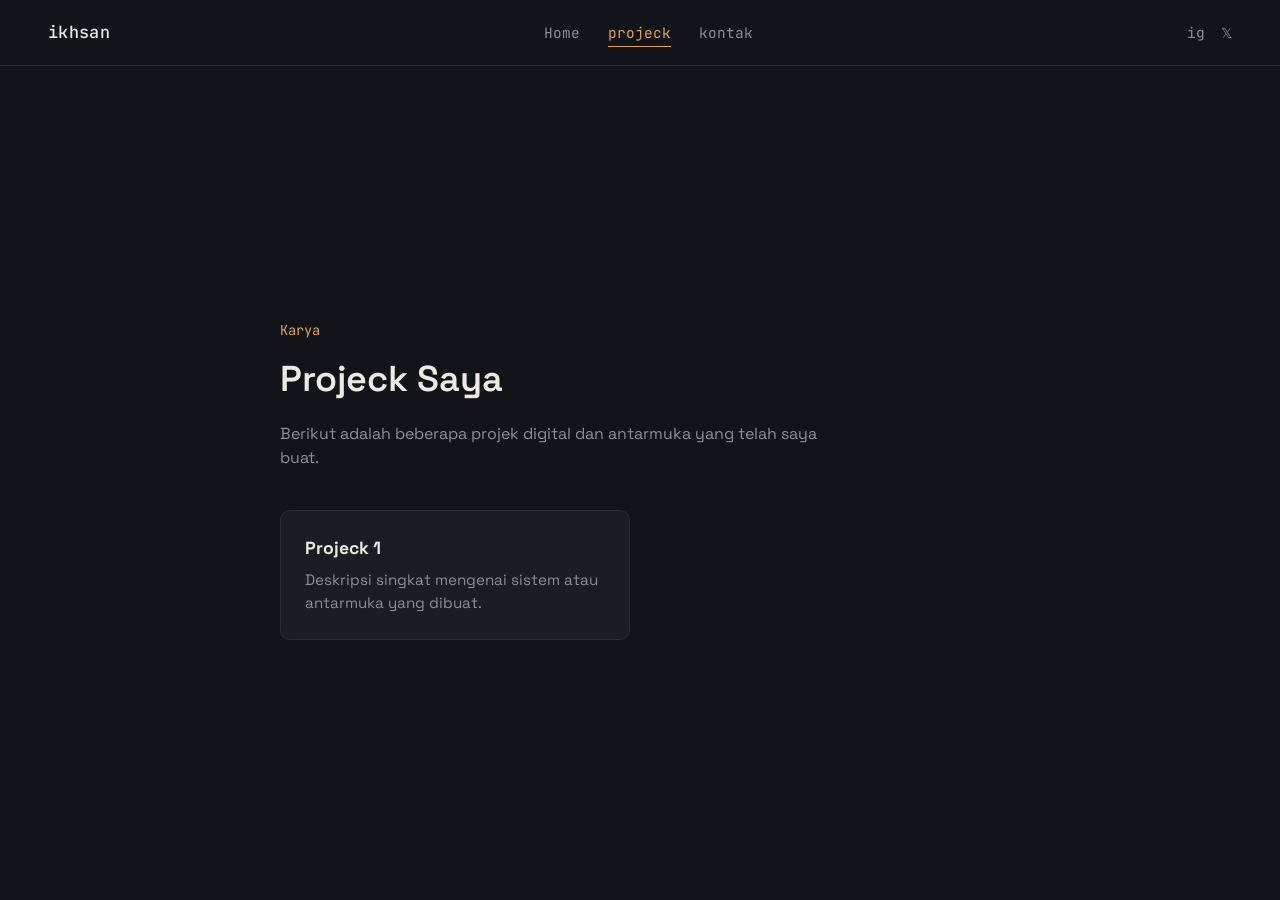
==== about.html @ 78ed2f81 "update" ====
<!DOCTYPE html>
<html lang="id">
  <head>
    <meta charset="UTF-8" />
    <meta name="viewport" content="width=device-width, initial-scale=1.0" />
    <title>Projeck — ikhsan</title>
    <link rel="preconnect" href="https://fonts.googleapis.com" />
    <link rel="preconnect" href="https://fonts.gstatic.com" crossorigin />
    <link
      href="https://fonts.googleapis.com/css2?family=Space+Grotesk:wght@400;500;600;700&family=JetBrains+Mono:wght@400;500&display=swap"
      rel="stylesheet"
    />
    <link rel="stylesheet" href="style.css" />
  </head>
  <body>
    <!-- Navbar -->
    <nav>
      <a href="index.html" class="brand">ikhsan</a>

      <ul class="nav-links">
        <li><a href="index.html" class="nav-link">Home</a></li>
        <li><a href="about.html" class="nav-link active">projeck</a></li>
        <li><a href="contact.html" class="nav-link">kontak</a></li>
      </ul>

      <div class="socials">
        <a
          href="https://instagram.com/_ikhsan.28"
          target="_blank"
          aria-label="Instagram"
          >ig</a
        >
        <a href="https://x.com/ikhsan28" target="_blank" aria-label="Twitter"
          >𝕏</a
        >
      </div>
    </nav>

    <!-- Section Projeck -->
    <section id="projeck" class="content-section">
      <div class="container">
        <p class="eyebrow-plain">Karya</p>
        <h2>Projeck Saya</h2>
        <p class="section-lead">
          Berikut adalah beberapa projek digital dan antarmuka yang telah saya
          buat.
        </p>

        <div class="project-grid">
          <div class="project-card">
            <h3>Projeck 1</h3>
            <p>Deskripsi singkat mengenai sistem atau antarmuka yang dibuat.</p>
          </div>
        </div>
      </div>
    </section>

    <script src="script.js"></script>
  </body>
</html>
---- style.css ----
:root {
  --bg: #12141a;
  --bg-raised: #1a1d24;
  --border: #2a2e37;
  --text: #edeae3;
  --text-muted: #8b8f98;
  --accent: #e0a458;
  --accent-soft: rgba(224, 164, 88, 0.14);
  --font-display: "Space Grotesk", sans-serif;
  --font-mono: "JetBrains Mono", monospace;
}

* {
  box-sizing: border-box;
}

html {
  scroll-behavior: smooth;
}

body {
  margin: 0;
  background: var(--bg);
  color: var(--text);
  font-family: var(--font-display);
  line-height: 1.5;
  -webkit-font-smoothing: antialiased;
}

a {
  color: inherit;
  text-decoration: none;
}

a:focus-visible,
button:focus-visible {
  outline: 2px solid var(--accent);
  outline-offset: 3px;
}

/* Navbar */
nav {
  display: flex;
  align-items: center;
  justify-content: space-between;
  gap: 24px;
  padding: 20px 48px;
  border-bottom: 1px solid var(--border);
}

.brand {
  font-family: var(--font-mono);
  font-size: 1.05rem;
  font-weight: 500;
  letter-spacing: 0.02em;
}

.nav-links {
  display: flex;
  gap: 28px;
  list-style: none;
  margin: 0;
  padding: 0;
  font-family: var(--font-mono);
  font-size: 0.9rem;
}

.nav-link {
  color: var(--text-muted);
  padding-bottom: 4px;
  border-bottom: 1px solid transparent;
  transition: color 0.15s ease, border-color 0.15s ease;
}

.nav-link:hover {
  color: var(--text);
}

.nav-link.active {
  color: var(--accent);
  border-bottom-color: var(--accent);
}

.socials {
  display: flex;
  gap: 16px;
  font-family: var(--font-mono);
  font-size: 0.9rem;
  color: var(--text-muted);
}

.socials a:hover {
  color: var(--accent);
}

/* Sections */
.content-section {
  min-height: calc(100vh - 73px);
  display: flex;
  align-items: center;
  padding: 0 48px;
}

.container {
  max-width: 720px;
  margin: 64px auto;
  width: 100%;
}

.eyebrow-plain {
  font-family: var(--font-mono);
  font-size: 0.85rem;
  color: var(--accent);
  margin: 0 0 12px;
}

/* Hero */
.hero {
  display: flex;
  align-items: center;
  justify-content: space-between;
  gap: 64px;
  max-width: 1080px;
  margin: 0 auto;
  width: 100%;
  padding: 64px 0;
}

.hero-text {
  max-width: 480px;
}

.hero-text h1 {
  font-size: 3.5rem;
  font-weight: 700;
  margin: 0 0 20px;
  letter-spacing: -0.01em;
}

.intro {
  color: var(--text-muted);
  font-size: 1.05rem;
  margin: 0 0 32px;
  max-width: 42ch;
}

.btn-primary {
  display: inline-block;
  font-family: var(--font-mono);
  font-size: 0.9rem;
  color: var(--bg);
  background: var(--accent);
  padding: 12px 22px;
  border-radius: 6px;
  border: none;
  cursor: pointer;
  transition: transform 0.15s ease, box-shadow 0.15s ease;
}

.btn-primary:hover {
  transform: translateY(-2px);
  box-shadow: 0 8px 20px var(--accent-soft);
}

.hero-image {
  width: 260px;
  height: 260px;
  flex-shrink: 0;
  border-radius: 12px;
  overflow: hidden;
  border: 1px solid var(--border);
  background: var(--bg-raised);
}

.hero-image img {
  width: 100%;
  height: 100%;
  object-fit: cover;
  display: block;
}

.hero-image.no-photo {
  display: flex;
  align-items: center;
  justify-content: center;
}

.hero-image.no-photo img {
  display: none;
}

.hero-image.no-photo::after {
  content: "ikhsan";
  font-family: var(--font-mono);
  color: var(--text-muted);
  font-size: 0.9rem;
}

/* Section headings */
h2 {
  font-size: 2.25rem;
  font-weight: 600;
  margin: 0 0 16px;
}

.section-lead {
  color: var(--text-muted);
  max-width: 55ch;
  margin: 0 0 40px;
}

/* Project grid */
.project-grid {
  display: grid;
  grid-template-columns: repeat(auto-fill, minmax(240px, 1fr));
  gap: 20px;
}

.project-card {
  border: 1px solid var(--border);
  background: var(--bg-raised);
  border-radius: 10px;
  padding: 24px;
}

.project-card h3 {
  margin: 0 0 8px;
  font-size: 1.1rem;
}

.project-card p {
  margin: 0;
  color: var(--text-muted);
  font-size: 0.95rem;
}

/* Contact */
.contact-details {
  display: flex;
  flex-direction: column;
  gap: 14px;
  font-family: var(--font-mono);
  font-size: 0.95rem;
}

.contact-details strong {
  color: var(--text-muted);
  font-weight: 500;
  margin-right: 8px;
}

.contact-details a:hover {
  color: var(--accent);
}

/* Responsive */
@media (max-width: 720px) {
  nav {
    flex-wrap: wrap;
    padding: 16px 24px;
    gap: 12px;
  }

  .content-section {
    padding: 0 24px;
  }

  .hero {
    flex-direction: column-reverse;
    text-align: center;
    padding: 40px 0;
  }

  .hero-text {
    max-width: 100%;
  }

  .intro {
    margin-left: auto;
    margin-right: auto;
  }

  .hero-image {
    width: 180px;
    height: 180px;
  }
}

@media (prefers-reduced-motion: reduce) {
  html {
    scroll-behavior: auto;
  }
  .btn-primary {
    transition: none;
  }
}
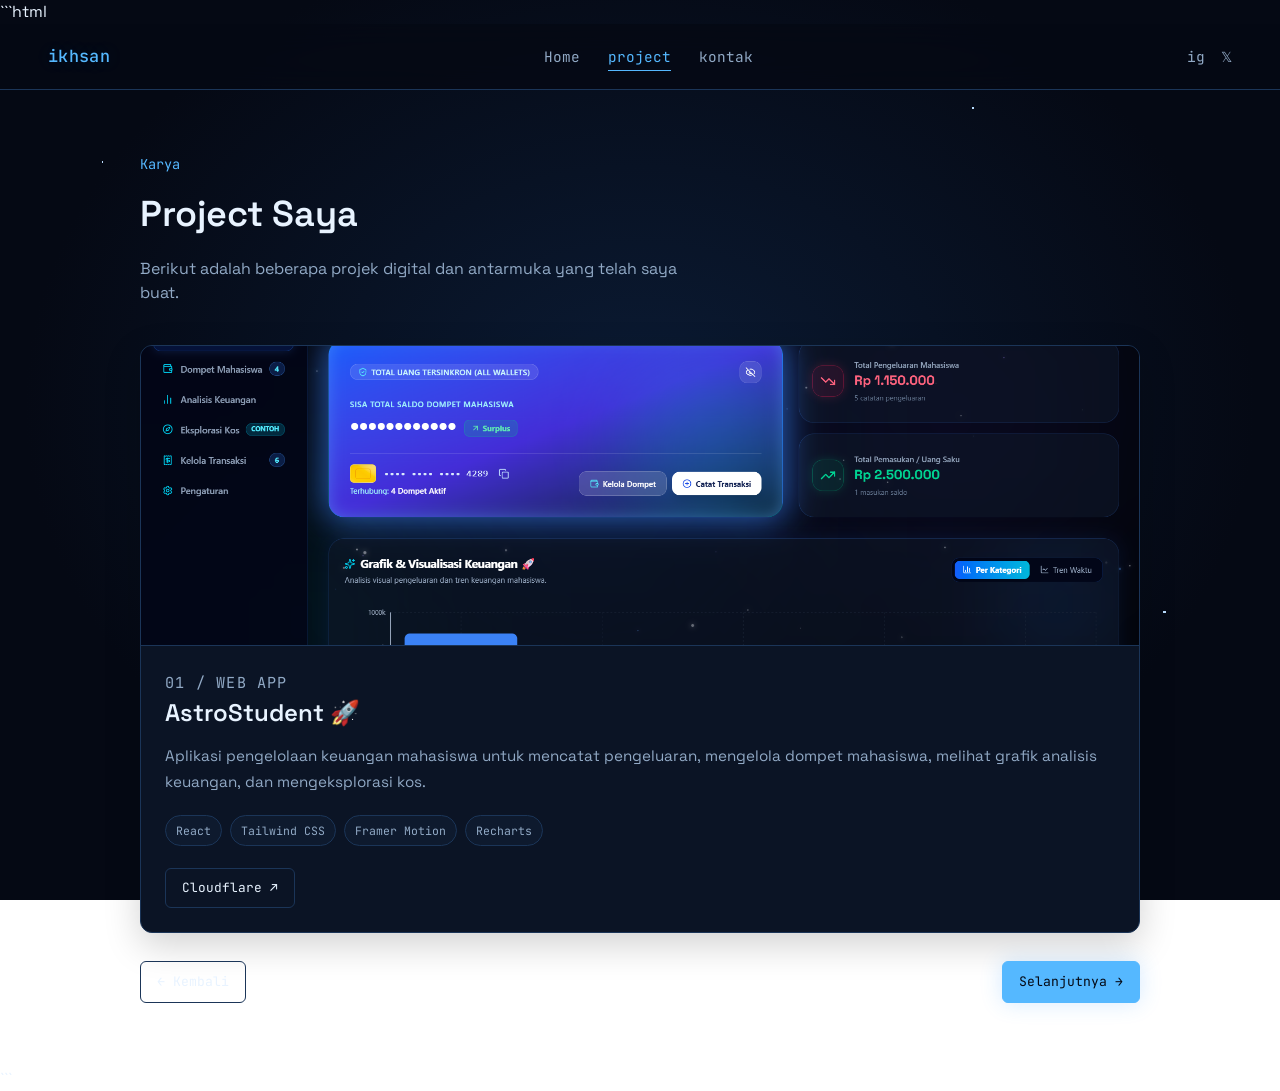
==== commit 8c65d9de: "update" ====
--- a/about.html
+++ b/about.html
@@ -1,60 +1,144 @@
+```html
 <!DOCTYPE html>
 <html lang="id">
   <head>
     <meta charset="UTF-8" />
     <meta name="viewport" content="width=device-width, initial-scale=1.0" />
-    <title>Projeck — ikhsan</title>
+
+    <title>Project — ikhsan</title>
+
     <link rel="preconnect" href="https://fonts.googleapis.com" />
     <link rel="preconnect" href="https://fonts.gstatic.com" crossorigin />
+
     <link
       href="https://fonts.googleapis.com/css2?family=Space+Grotesk:wght@400;500;600;700&family=JetBrains+Mono:wght@400;500&display=swap"
       rel="stylesheet"
     />
+
     <link rel="stylesheet" href="style.css" />
   </head>
+
   <body>
     <!-- Navbar -->
     <nav>
       <a href="index.html" class="brand">ikhsan</a>
 
       <ul class="nav-links">
-        <li><a href="index.html" class="nav-link">Home</a></li>
-        <li><a href="about.html" class="nav-link active">projeck</a></li>
-        <li><a href="contact.html" class="nav-link">kontak</a></li>
+        <li>
+          <a href="index.html" class="nav-link">Home</a>
+        </li>
+
+        <li>
+          <a href="about.html" class="nav-link active">project</a>
+        </li>
+
+        <li>
+          <a href="contact.html" class="nav-link">kontak</a>
+        </li>
       </ul>
 
       <div class="socials">
         <a
           href="https://instagram.com/_ikhsan.28"
           target="_blank"
+          rel="noopener noreferrer"
           aria-label="Instagram"
-          >ig</a
         >
-        <a href="https://x.com/ikhsan28" target="_blank" aria-label="Twitter"
-          >𝕏</a
+          ig
+        </a>
+
+        <a
+          href="https://x.com/ikhsan28"
+          target="_blank"
+          rel="noopener noreferrer"
+          aria-label="Twitter"
         >
+          𝕏
+        </a>
       </div>
     </nav>
 
-    <!-- Section Projeck -->
-    <section id="projeck" class="content-section">
+    <!-- Section Project -->
+    <section id="project" class="content-section">
       <div class="container">
+
         <p class="eyebrow-plain">Karya</p>
-        <h2>Projeck Saya</h2>
+
+        <h2>Project Saya</h2>
+
         <p class="section-lead">
           Berikut adalah beberapa projek digital dan antarmuka yang telah saya
           buat.
         </p>
 
+
+        <!-- Project Grid -->
         <div class="project-grid">
+
+          <!-- AstroStudent -->
           <div class="project-card">
-            <h3>Projeck 1</h3>
-            <p>Deskripsi singkat mengenai sistem atau antarmuka yang dibuat.</p>
+
+            <!-- Gambar Project -->
+            <div class="project-image">
+              <img
+                src="assets/astrostudent.png"
+                alt="AstroStudent - Aplikasi Pengeluaran Mahasiswa"
+              />
+            </div>
+
+
+            <!-- Informasi Project -->
+            <div class="project-content">
+
+              <p class="project-number">01 / WEB APP</p>
+
+              <h3>AstroStudent 🚀</h3>
+
+              <p>
+                Aplikasi pengelolaan keuangan mahasiswa untuk mencatat
+                pengeluaran, mengelola dompet mahasiswa, melihat grafik
+                analisis keuangan, dan mengeksplorasi kos.
+              </p>
+
+
+              <!-- Teknologi -->
+              <div class="project-tech">
+
+                <span>React</span>
+
+                <span>Tailwind CSS</span>
+
+                <span>Framer Motion</span>
+
+                <span>Recharts</span>
+
+              </div>
+
+
+              <!-- Link Project -->
+              <div class="project-links">
+
+                <a
+                  href="https://5f0d26fd.webpengelolakeuanganmahasiswakedua.pages.dev/"
+                  target="_blank"
+                  rel="noopener noreferrer"
+                >
+                  Cloudflare ↗
+                </a>
+
+              </div>
+
+            </div>
+
           </div>
+
         </div>
+
       </div>
     </section>
+
 
     <script src="script.js"></script>
   </body>
 </html>
+```
--- a/style.css
+++ b/style.css
@@ -1,11 +1,11 @@
 :root {
-  --bg: #12141a;
-  --bg-raised: #1a1d24;
-  --border: #2a2e37;
-  --text: #edeae3;
-  --text-muted: #8b8f98;
-  --accent: #e0a458;
-  --accent-soft: rgba(224, 164, 88, 0.14);
+  --bg: #050914;
+  --bg-raised: #0b1425;
+  --border: #1b3558;
+  --text: #e8f3ff;
+  --text-muted: #91a9c5;
+  --accent: #55b8ff;
+  --accent-soft: rgba(46, 151, 255, 0.2);
   --font-display: "Space Grotesk", sans-serif;
   --font-mono: "JetBrains Mono", monospace;
 }
@@ -20,7 +20,14 @@
 
 body {
   margin: 0;
-  background: var(--bg);
+  background:
+    radial-gradient(1px 1px at 8% 18%, #b9ddff 99%, transparent),
+    radial-gradient(1px 1px at 76% 12%, #b9ddff 99%, transparent),
+    radial-gradient(1.5px 1.5px at 91% 68%, #b9ddff 99%, transparent),
+    radial-gradient(1px 1px at 24% 82%, #b9ddff 99%, transparent),
+    radial-gradient(1px 1px at 48% 44%, #b9ddff 99%, transparent),
+    radial-gradient(ellipse at 50% 45%, #0b1b34 0%, var(--bg) 68%);
+  background-attachment: fixed;
   color: var(--text);
   font-family: var(--font-display);
   line-height: 1.5;
@@ -38,7 +45,11 @@
   outline-offset: 3px;
 }
 
-/* Navbar */
+
+/* =================================
+   NAVBAR
+================================= */
+
 nav {
   display: flex;
   align-items: center;
@@ -46,6 +57,8 @@
   gap: 24px;
   padding: 20px 48px;
   border-bottom: 1px solid var(--border);
+  background: rgba(5, 9, 20, 0.82);
+  backdrop-filter: blur(14px);
 }
 
 .brand {
@@ -53,6 +66,8 @@
   font-size: 1.05rem;
   font-weight: 500;
   letter-spacing: 0.02em;
+  color: var(--accent);
+  text-shadow: 0 0 18px var(--accent-soft);
 }
 
 .nav-links {
@@ -93,7 +108,11 @@
   color: var(--accent);
 }
 
-/* Sections */
+
+/* =================================
+   SECTIONS
+================================= */
+
 .content-section {
   min-height: calc(100vh - 73px);
   display: flex;
@@ -102,7 +121,7 @@
 }
 
 .container {
-  max-width: 720px;
+  max-width: 1000px;
   margin: 64px auto;
   width: 100%;
 }
@@ -114,7 +133,11 @@
   margin: 0 0 12px;
 }
 
-/* Hero */
+
+/* =================================
+   HERO
+================================= */
+
 .hero {
   display: flex;
   align-items: center;
@@ -142,6 +165,73 @@
   font-size: 1.05rem;
   margin: 0 0 32px;
   max-width: 42ch;
+}
+
+
+/* =================================
+   SKILLS
+================================= */
+
+.skills {
+  margin: 0 0 32px;
+}
+
+.skills-title {
+  color: var(--accent);
+  font-family: var(--font-mono);
+  font-size: 0.85rem;
+  margin: 0 0 12px;
+}
+
+.skills-grid {
+  display: grid;
+  grid-template-columns: repeat(2, minmax(0, 1fr));
+  gap: 10px;
+}
+
+.skill-card {
+  border: 1px solid var(--border);
+  border-radius: 8px;
+  padding: 10px 12px;
+  background: var(--bg-raised);
+  font-family: var(--font-mono);
+  font-size: 0.78rem;
+  opacity: 0;
+  transform: translateY(8px);
+  transition: opacity 0.35s ease, transform 0.35s ease;
+}
+
+.skill-card.is-visible {
+  opacity: 1;
+  transform: translateY(0);
+}
+
+.skill-card span {
+  color: var(--text);
+}
+
+.skill-card strong {
+  float: right;
+  color: var(--text-muted);
+  font-weight: 500;
+}
+
+.skill-bar {
+  clear: both;
+  height: 4px;
+  margin-top: 9px;
+  overflow: hidden;
+  border-radius: 999px;
+  background: var(--border);
+}
+
+.skill-bar i {
+  display: block;
+  width: 0;
+  height: 100%;
+  border-radius: inherit;
+  background: var(--accent);
+  transition: width 0.8s ease;
 }
 
 .btn-primary {
@@ -162,14 +252,81 @@
   box-shadow: 0 8px 20px var(--accent-soft);
 }
 
+
+/* =================================
+   SLIDE NAVIGATION
+================================= */
+
+.slide-navigation {
+  display: flex;
+  justify-content: space-between;
+  gap: 12px;
+  margin-top: 28px;
+}
+
+.slide-button {
+  display: inline-flex;
+  align-items: center;
+  justify-content: center;
+  min-height: 42px;
+  padding: 9px 16px;
+  border: 1px solid var(--border);
+  border-radius: 6px;
+  color: var(--text);
+  font-family: var(--font-mono);
+  font-size: 0.82rem;
+  transition: border-color 0.15s ease, color 0.15s ease, transform 0.15s ease;
+}
+
+.slide-button:hover {
+  color: var(--accent);
+  border-color: var(--accent);
+  transform: translateY(-2px);
+}
+
+.slide-button.next {
+  color: var(--bg);
+  background: var(--accent);
+  border-color: var(--accent);
+  box-shadow: 0 0 22px var(--accent-soft);
+}
+
+.slide-button.next:hover {
+  color: var(--bg);
+  box-shadow: 0 0 30px var(--accent-soft);
+}
+
+.slide-button.is-disabled {
+  color: var(--text-muted);
+  opacity: 0.5;
+}
+
+
+/* =================================
+   HERO IMAGE
+================================= */
+
 .hero-image {
+  position: relative;
   width: 260px;
   height: 260px;
   flex-shrink: 0;
-  border-radius: 12px;
+  border-radius: 50%;
   overflow: hidden;
-  border: 1px solid var(--border);
-  background: var(--bg-raised);
+  border: 2px solid #368fe0;
+  background: radial-gradient(circle at 50% 40%, #17365a, #07101f 70%);
+  box-shadow:
+    0 0 0 10px rgba(39, 132, 220, 0.08),
+    0 0 45px rgba(46, 151, 255, 0.25);
+}
+
+.hero-image::before {
+  content: "";
+  position: absolute;
+  inset: -17px;
+  border: 1px dashed rgba(85, 184, 255, 0.5);
+  border-radius: 50%;
+  pointer-events: none;
 }
 
 .hero-image img {
@@ -196,7 +353,11 @@
   font-size: 0.9rem;
 }
 
-/* Section headings */
+
+/* =================================
+   SECTION HEADINGS
+================================= */
+
 h2 {
   font-size: 2.25rem;
   font-weight: 600;
@@ -209,32 +370,195 @@
   margin: 0 0 40px;
 }
 
-/* Project grid */
+
+/* =================================
+   PROJECT GRID
+================================= */
+
 .project-grid {
   display: grid;
-  grid-template-columns: repeat(auto-fill, minmax(240px, 1fr));
-  gap: 20px;
-}
+  grid-template-columns: 1fr;
+  gap: 24px;
+  width: 100%;
+}
+
+
+/* =================================
+   PROJECT CARD
+================================= */
 
 .project-card {
   border: 1px solid var(--border);
   background: var(--bg-raised);
-  border-radius: 10px;
+  border-radius: 12px;
+  overflow: hidden;
+  padding: 0;
+
+  box-shadow:
+    inset 0 1px rgba(85, 184, 255, 0.08),
+    0 12px 36px rgba(0, 0, 0, 0.18);
+
+  transition:
+    transform 0.25s ease,
+    border-color 0.25s ease,
+    box-shadow 0.25s ease;
+}
+
+.project-card:hover {
+  transform: translateY(-5px);
+
+  border-color: var(--accent);
+
+  box-shadow:
+    inset 0 1px rgba(85, 184, 255, 0.12),
+    0 16px 40px rgba(0, 0, 0, 0.25),
+    0 0 25px rgba(85, 184, 255, 0.08);
+}
+
+
+/* =================================
+   PROJECT IMAGE
+================================= */
+
+.project-image {
+  width: 100%;
+  height: 300px;
+  overflow: hidden;
+  background: #030712;
+  border-bottom: 1px solid var(--border);
+}
+
+.project-image img {
+  width: 100%;
+  height: 100%;
+  display: block;
+
+  object-fit: cover;
+
+  transition: transform 0.4s ease;
+}
+
+.project-card:hover .project-image img {
+  transform: scale(1.03);
+}
+
+
+/* =================================
+   PROJECT CONTENT
+================================= */
+
+.project-content {
   padding: 24px;
 }
 
-.project-card h3 {
+.project-number {
   margin: 0 0 8px;
-  font-size: 1.1rem;
-}
-
-.project-card p {
+
+  color: var(--accent);
+  font-family: var(--font-mono);
+  font-size: 0.75rem;
+  letter-spacing: 0.08em;
+}
+
+.project-content h3 {
+  margin: 0 0 12px;
+
+  font-size: 1.5rem;
+  font-weight: 600;
+}
+
+.project-content p {
   margin: 0;
+
   color: var(--text-muted);
   font-size: 0.95rem;
-}
-
-/* Contact */
+  line-height: 1.7;
+}
+
+
+/* =================================
+   PROJECT TECHNOLOGIES
+================================= */
+
+.project-tech {
+  display: flex;
+  flex-wrap: wrap;
+  gap: 8px;
+
+  margin-top: 20px;
+  margin-bottom: 22px;
+}
+
+.project-tech span {
+  padding: 6px 10px;
+
+  border: 1px solid var(--border);
+  border-radius: 20px;
+
+  color: var(--text-muted);
+  background: rgba(85, 184, 255, 0.04);
+
+  font-family: var(--font-mono);
+  font-size: 0.72rem;
+
+  transition:
+    color 0.2s ease,
+    border-color 0.2s ease,
+    background 0.2s ease;
+}
+
+.project-tech span:hover {
+  color: var(--accent);
+  border-color: var(--accent);
+  background: var(--accent-soft);
+}
+
+
+/* =================================
+   PROJECT LINKS
+================================= */
+
+.project-links {
+  display: flex;
+  flex-wrap: wrap;
+  gap: 10px;
+}
+
+.project-links a {
+  display: inline-flex;
+  align-items: center;
+  justify-content: center;
+
+  padding: 9px 16px;
+
+  border: 1px solid var(--border);
+  border-radius: 6px;
+
+  color: var(--text);
+  background: transparent;
+
+  font-family: var(--font-mono);
+  font-size: 0.8rem;
+
+  transition:
+    color 0.2s ease,
+    background 0.2s ease,
+    border-color 0.2s ease,
+    transform 0.2s ease;
+}
+
+.project-links a:hover {
+  color: var(--bg);
+  background: var(--accent);
+  border-color: var(--accent);
+  transform: translateY(-2px);
+}
+
+
+/* =================================
+   CONTACT
+================================= */
+
 .contact-details {
   display: flex;
   flex-direction: column;
@@ -253,8 +577,13 @@
   color: var(--accent);
 }
 
-/* Responsive */
+
+/* =================================
+   RESPONSIVE
+================================= */
+
 @media (max-width: 720px) {
+
   nav {
     flex-wrap: wrap;
     padding: 16px 24px;
@@ -265,6 +594,11 @@
     padding: 0 24px;
   }
 
+  .container {
+    max-width: 100%;
+    margin: 40px auto;
+  }
+
   .hero {
     flex-direction: column-reverse;
     text-align: center;
@@ -284,13 +618,49 @@
     width: 180px;
     height: 180px;
   }
-}
+
+  .skills-grid {
+    grid-template-columns: 1fr;
+  }
+
+  .project-image {
+    height: 220px;
+  }
+
+  .project-content {
+    padding: 20px;
+  }
+
+  .project-content h3 {
+    font-size: 1.3rem;
+  }
+
+}
+
+
+/* =================================
+   REDUCED MOTION
+================================= */
 
 @media (prefers-reduced-motion: reduce) {
+
   html {
     scroll-behavior: auto;
   }
+
   .btn-primary {
     transition: none;
   }
-}
+
+  .skill-card,
+  .skill-bar i {
+    transition: none;
+  }
+
+  .project-card,
+  .project-image img,
+  .project-links a {
+    transition: none;
+  }
+
+}
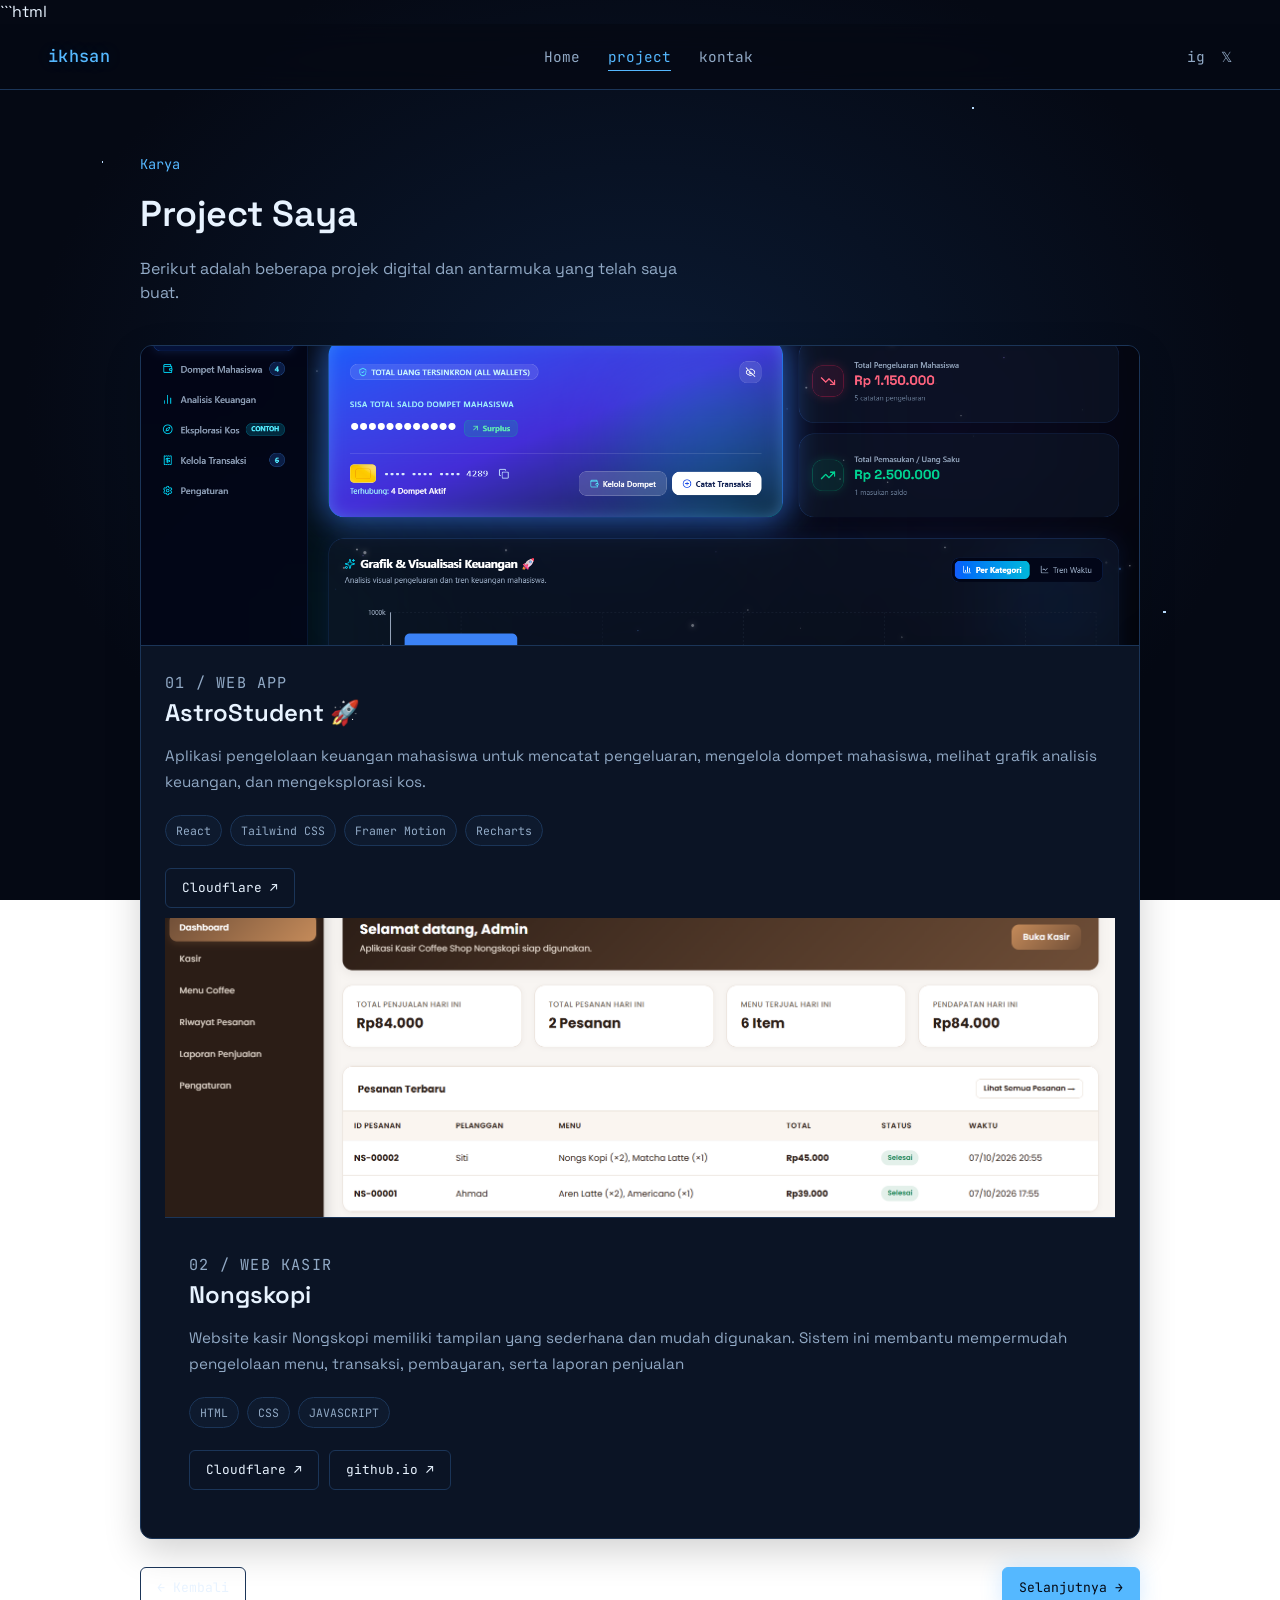
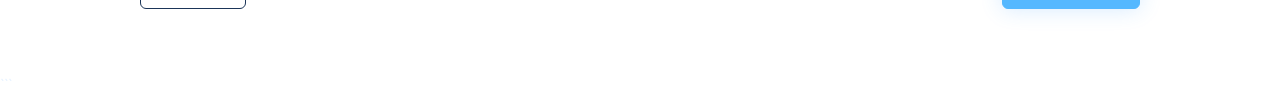
==== commit ff65b10f: "update about dan assent" ====
--- a/about.html
+++ b/about.html
@@ -86,10 +86,10 @@
               />
             </div>
 
-
             <!-- Informasi Project -->
             <div class="project-content">
 
+              <!-- Project 1 -->
               <p class="project-number">01 / WEB APP</p>
 
               <h3>AstroStudent 🚀</h3>
@@ -126,6 +126,56 @@
                   Cloudflare ↗
                 </a>
 
+                <!-- Project 2 -->
+                 <div class="project-image">
+              <img
+                src="assets/nongskopi.png"
+                alt="AstroStudent - Aplikasi Kasir Nongskopi"
+              />
+            </div>
+
+            <div class="project-content">
+              <p class="project-number"> 02 / WEB KASIR</p>
+              
+              <h3>Nongskopi</h3>
+
+              <p>
+                Website kasir Nongskopi memiliki tampilan yang sederhana dan mudah digunakan. 
+                Sistem ini membantu mempermudah pengelolaan menu, transaksi, pembayaran, serta laporan penjualan
+              </p>
+
+
+              <!-- Teknologi -->
+              <div class="project-tech">
+
+                <span>HTML</span>
+
+                <span>CSS</span>
+
+                <span>JAVASCRIPT</span>
+
+              </div>
+
+
+              <!-- Link Project -->
+              <div class="project-links">
+
+                <a
+                  href="https://ad09d076.nongskopi-github-io.pages.dev/"
+                  target="_blank"
+                  rel="noopener noreferrer"
+                >
+                  Cloudflare ↗
+                </a>
+
+                <a
+                  href="https://ikhsan280706.github.io/nongskopi.github.io/"
+                  target="_blank"
+                  rel="noopener noreferrer"
+                >
+                  github.io ↗
+                </a>
+
               </div>
 
             </div>
